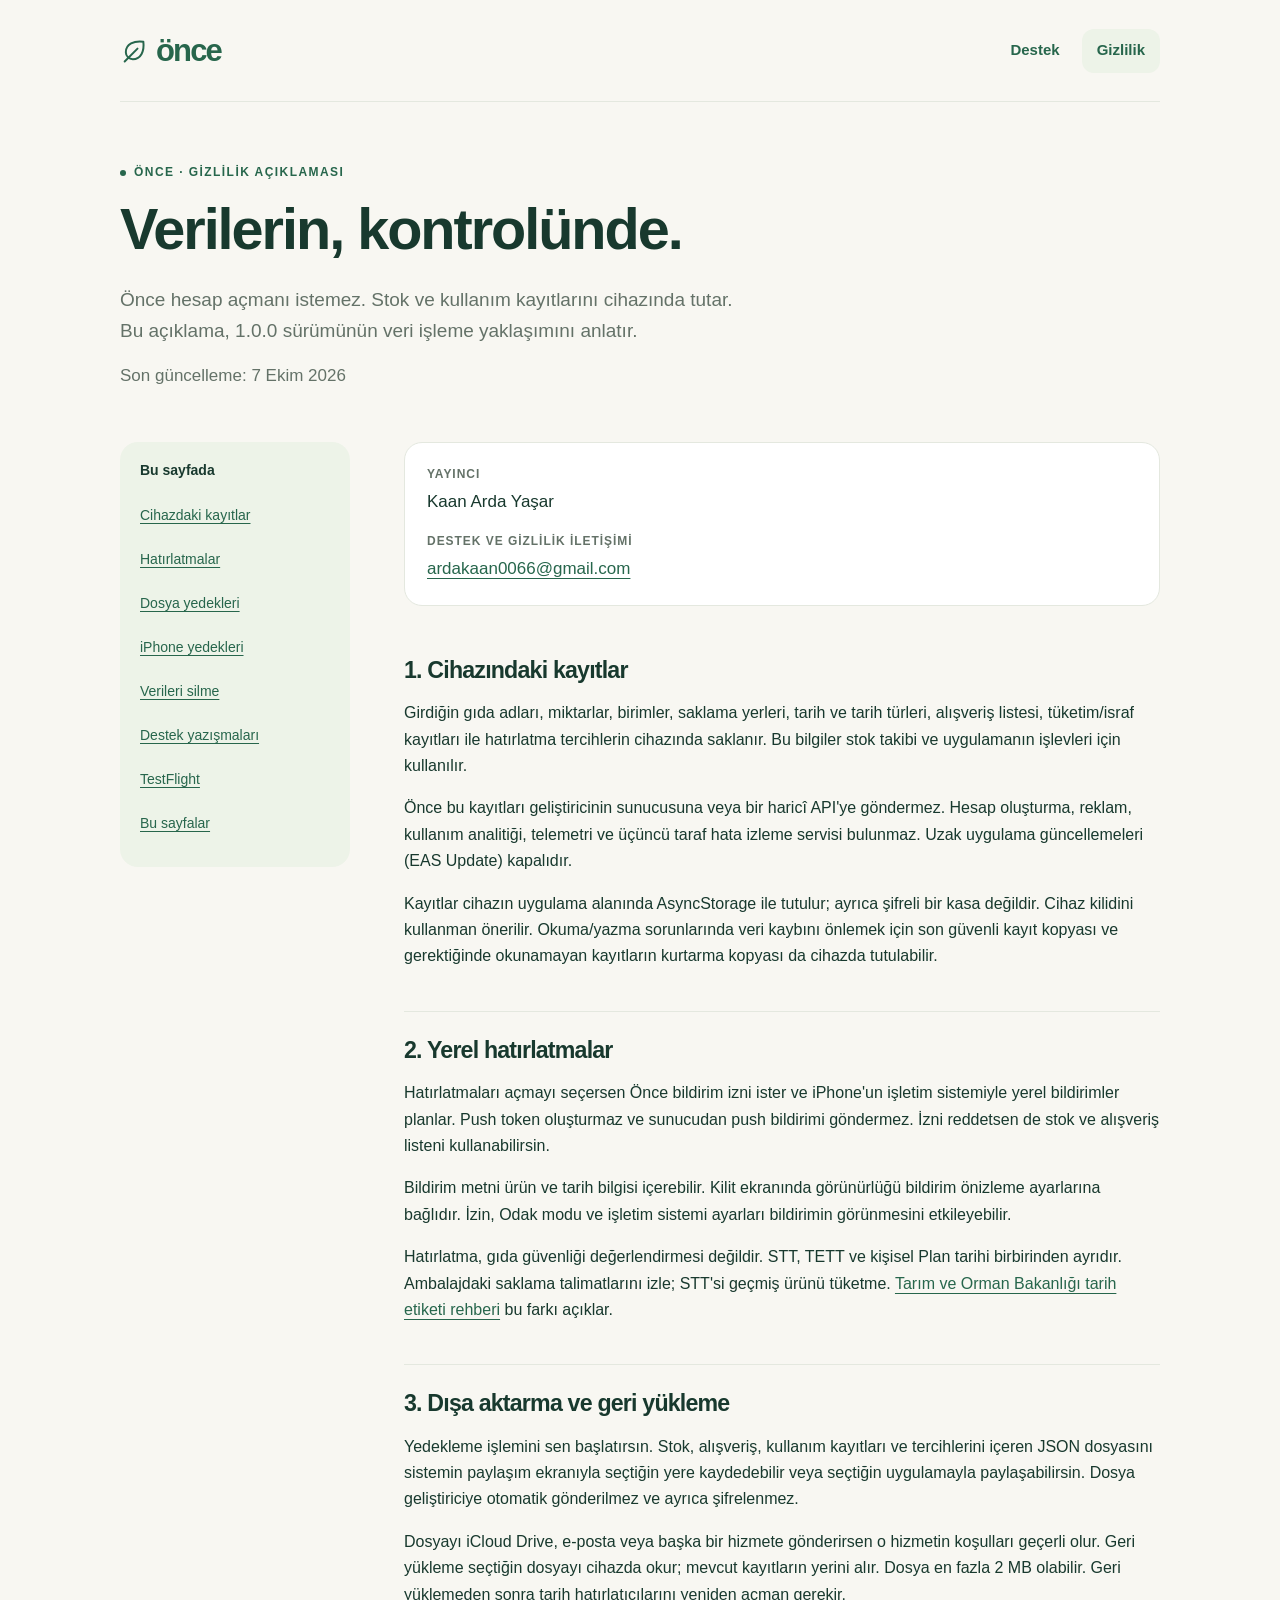
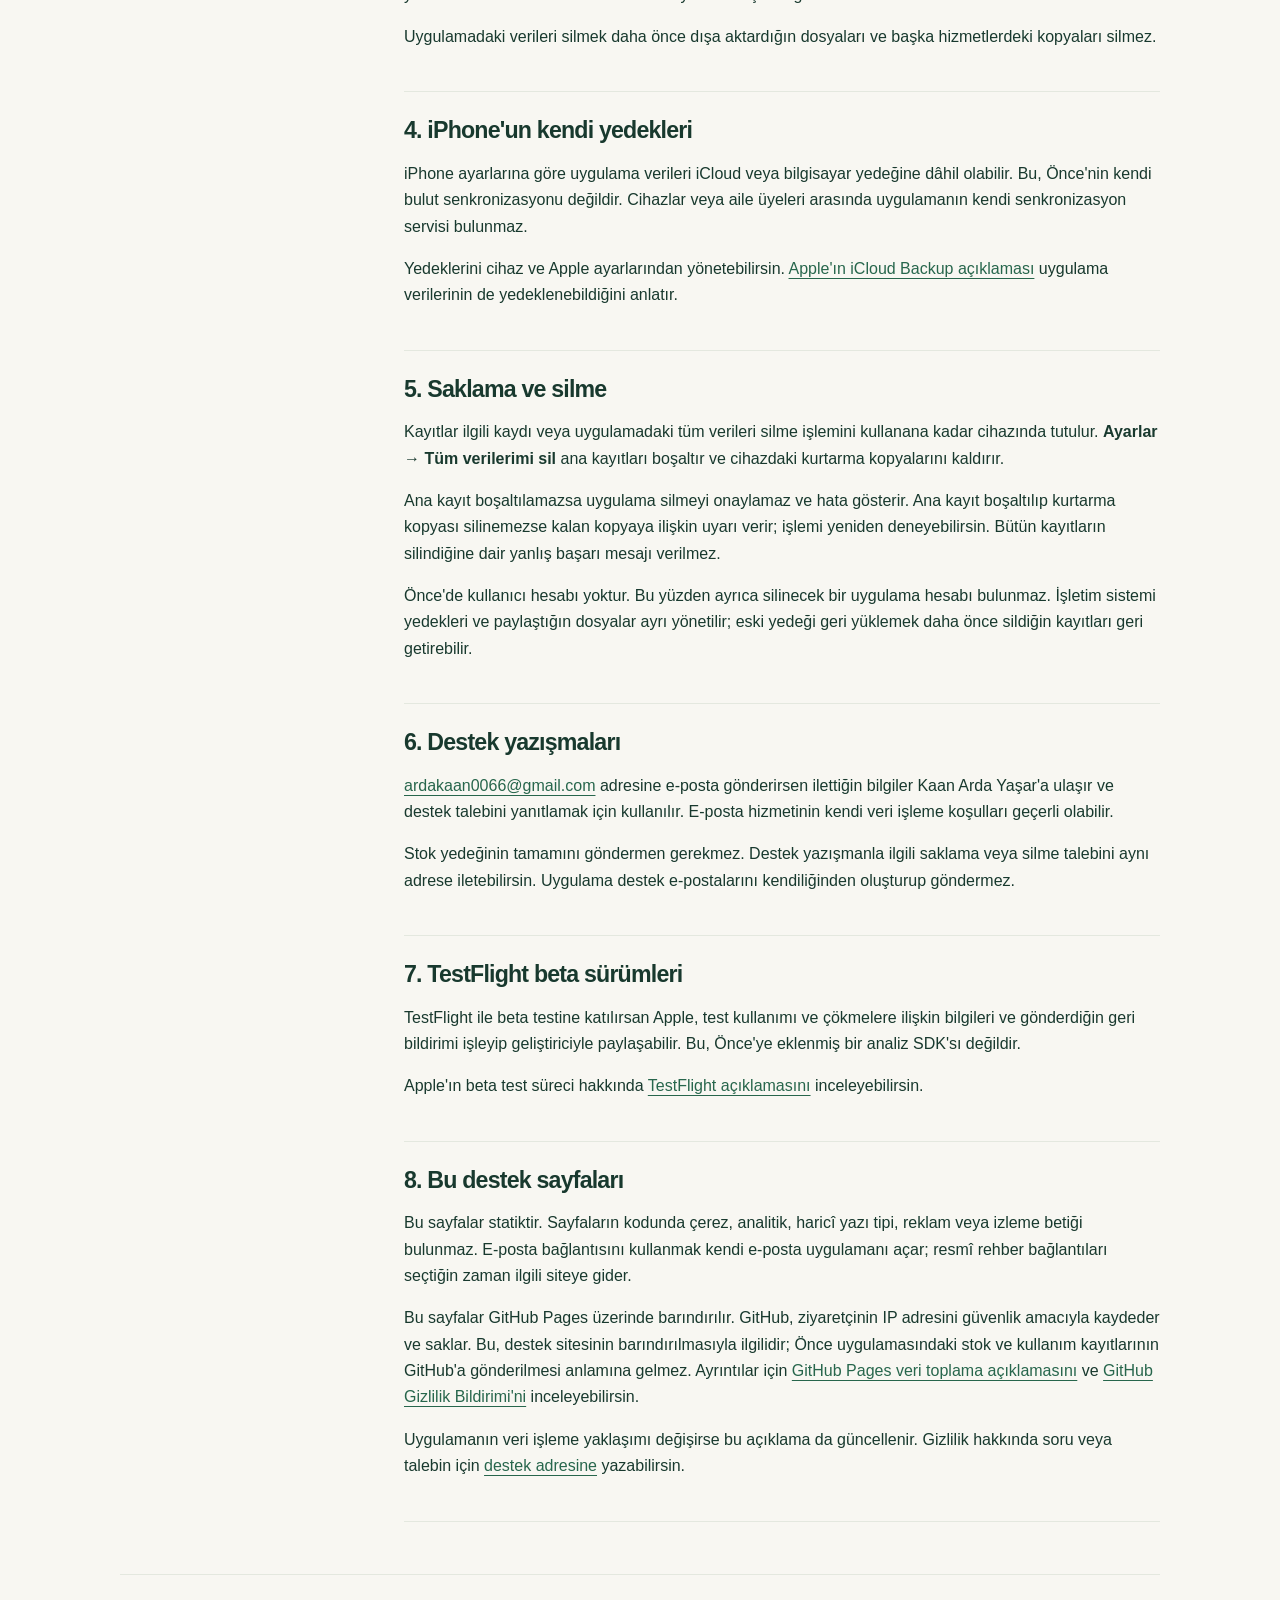
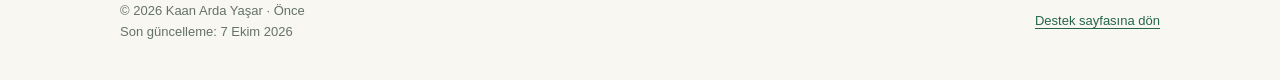
==== privacy.html @ 00721d64 "Add Önce privacy.html support page" ====
<!doctype html>
<html lang="tr">
<head>
  <meta charset="utf-8">
  <meta name="viewport" content="width=device-width, initial-scale=1">
  <meta name="description" content="Önce gizlilik açıklaması: cihazdaki kayıtlar, yerel bildirimler, dosya yedekleri ve silme işlemi. Yayıncı Kaan Arda Yaşar.">
  <meta http-equiv="Content-Security-Policy" content="default-src 'none'; style-src 'self'; img-src 'self' data:; base-uri 'none'; form-action 'none'">
  <title>Önce · Gizlilik</title>
  <link rel="stylesheet" href="styles.css">
</head>
<body>
  <a class="skip" href="#main">İçeriğe geç</a>
  <div class="shell">
    <header class="header">
      <a class="logo" href="index.html" aria-label="Önce destek ana sayfası">
        <svg aria-hidden="true" viewBox="0 0 24 24" fill="none"><path d="M20 4c-8-1-15 2-15 9a6 6 0 0 0 6 6c7 0 10-7 9-15ZM4 21 15 10" stroke="currentColor" stroke-width="1.7" stroke-linecap="round" stroke-linejoin="round"/></svg>
        <span>önce</span>
      </a>
      <nav class="nav" aria-label="Ana gezinme"><a href="index.html">Destek</a><a href="privacy.html" aria-current="page">Gizlilik</a></nav>
    </header>
    <main id="main" tabindex="-1">
      <header class="policy-head">
        <span class="eyebrow">Önce · Gizlilik açıklaması</span>
        <h1>Verilerin, kontrolünde.</h1>
        <p class="lead muted">Önce hesap açmanı istemez. Stok ve kullanım kayıtlarını cihazında tutar. Bu açıklama, 1.0.0 sürümünün veri işleme yaklaşımını anlatır.</p>
        <p class="muted">Son güncelleme: <time datetime="2026-10-07">7 Ekim 2026</time></p>
      </header>
      <div class="policy-layout">
        <nav class="toc" aria-label="Gizlilik açıklamasının bölümleri">
          <h2>Bu sayfada</h2>
          <ul>
            <li><a href="#records">Cihazdaki kayıtlar</a></li>
            <li><a href="#reminders">Hatırlatmalar</a></li>
            <li><a href="#files">Dosya yedekleri</a></li>
            <li><a href="#backups">iPhone yedekleri</a></li>
            <li><a href="#deletion">Verileri silme</a></li>
            <li><a href="#support">Destek yazışmaları</a></li>
            <li><a href="#beta">TestFlight</a></li>
            <li><a href="#website">Bu sayfalar</a></li>
          </ul>
        </nav>
        <article class="policy" aria-label="Gizlilik politikası">
          <div class="identity">
            <dl>
              <dt>Yayıncı</dt><dd>Kaan Arda Yaşar</dd>
              <dt>Destek ve gizlilik iletişimi</dt><dd><a href="mailto:ardakaan0066@gmail.com">ardakaan0066@gmail.com</a></dd>
            </dl>
          </div>
          <section id="records" aria-labelledby="records-title">
            <h2 id="records-title">1. Cihazındaki kayıtlar</h2>
            <p>Girdiğin gıda adları, miktarlar, birimler, saklama yerleri, tarih ve tarih türleri, alışveriş listesi, tüketim/israf kayıtları ile hatırlatma tercihlerin cihazında saklanır. Bu bilgiler stok takibi ve uygulamanın işlevleri için kullanılır.</p>
            <p>Önce bu kayıtları geliştiricinin sunucusuna veya bir haricî API'ye göndermez. Hesap oluşturma, reklam, kullanım analitiği, telemetri ve üçüncü taraf hata izleme servisi bulunmaz. Uzak uygulama güncellemeleri (EAS Update) kapalıdır.</p>
            <p>Kayıtlar cihazın uygulama alanında AsyncStorage ile tutulur; ayrıca şifreli bir kasa değildir. Cihaz kilidini kullanman önerilir. Okuma/yazma sorunlarında veri kaybını önlemek için son güvenli kayıt kopyası ve gerektiğinde okunamayan kayıtların kurtarma kopyası da cihazda tutulabilir.</p>
          </section>
          <section id="reminders" aria-labelledby="reminders-title">
            <h2 id="reminders-title">2. Yerel hatırlatmalar</h2>
            <p>Hatırlatmaları açmayı seçersen Önce bildirim izni ister ve iPhone'un işletim sistemiyle yerel bildirimler planlar. Push token oluşturmaz ve sunucudan push bildirimi göndermez. İzni reddetsen de stok ve alışveriş listeni kullanabilirsin.</p>
            <p>Bildirim metni ürün ve tarih bilgisi içerebilir. Kilit ekranında görünürlüğü bildirim önizleme ayarlarına bağlıdır. İzin, Odak modu ve işletim sistemi ayarları bildirimin görünmesini etkileyebilir.</p>
            <p>Hatırlatma, gıda güvenliği değerlendirmesi değildir. STT, TETT ve kişisel Plan tarihi birbirinden ayrıdır. Ambalajdaki saklama talimatlarını izle; STT'si geçmiş ürünü tüketme. <a href="https://guvenilirgida.tarimorman.gov.tr/Haber/Detay/18326">Tarım ve Orman Bakanlığı tarih etiketi rehberi</a> bu farkı açıklar.</p>
          </section>
          <section id="files" aria-labelledby="files-title">
            <h2 id="files-title">3. Dışa aktarma ve geri yükleme</h2>
            <p>Yedekleme işlemini sen başlatırsın. Stok, alışveriş, kullanım kayıtları ve tercihlerini içeren JSON dosyasını sistemin paylaşım ekranıyla seçtiğin yere kaydedebilir veya seçtiğin uygulamayla paylaşabilirsin. Dosya geliştiriciye otomatik gönderilmez ve ayrıca şifrelenmez.</p>
            <p>Dosyayı iCloud Drive, e-posta veya başka bir hizmete gönderirsen o hizmetin koşulları geçerli olur. Geri yükleme seçtiğin dosyayı cihazda okur; mevcut kayıtların yerini alır. Dosya en fazla 2 MB olabilir. Geri yüklemeden sonra tarih hatırlatıcılarını yeniden açman gerekir.</p>
            <p>Uygulamadaki verileri silmek daha önce dışa aktardığın dosyaları ve başka hizmetlerdeki kopyaları silmez.</p>
          </section>
          <section id="backups" aria-labelledby="backups-title">
            <h2 id="backups-title">4. iPhone'un kendi yedekleri</h2>
            <p>iPhone ayarlarına göre uygulama verileri iCloud veya bilgisayar yedeğine dâhil olabilir. Bu, Önce'nin kendi bulut senkronizasyonu değildir. Cihazlar veya aile üyeleri arasında uygulamanın kendi senkronizasyon servisi bulunmaz.</p>
            <p>Yedeklerini cihaz ve Apple ayarlarından yönetebilirsin. <a href="https://support.apple.com/en-gb/108770">Apple'ın iCloud Backup açıklaması</a> uygulama verilerinin de yedeklenebildiğini anlatır.</p>
          </section>
          <section id="deletion" aria-labelledby="deletion-title">
            <h2 id="deletion-title">5. Saklama ve silme</h2>
            <p>Kayıtlar ilgili kaydı veya uygulamadaki tüm verileri silme işlemini kullanana kadar cihazında tutulur. <strong>Ayarlar → Tüm verilerimi sil</strong> ana kayıtları boşaltır ve cihazdaki kurtarma kopyalarını kaldırır.</p>
            <p>Ana kayıt boşaltılamazsa uygulama silmeyi onaylamaz ve hata gösterir. Ana kayıt boşaltılıp kurtarma kopyası silinemezse kalan kopyaya ilişkin uyarı verir; işlemi yeniden deneyebilirsin. Bütün kayıtların silindiğine dair yanlış başarı mesajı verilmez.</p>
            <p>Önce'de kullanıcı hesabı yoktur. Bu yüzden ayrıca silinecek bir uygulama hesabı bulunmaz. İşletim sistemi yedekleri ve paylaştığın dosyalar ayrı yönetilir; eski yedeği geri yüklemek daha önce sildiğin kayıtları geri getirebilir.</p>
          </section>
          <section id="support" aria-labelledby="support-title">
            <h2 id="support-title">6. Destek yazışmaları</h2>
            <p><a href="mailto:ardakaan0066@gmail.com">ardakaan0066@gmail.com</a> adresine e-posta gönderirsen ilettiğin bilgiler Kaan Arda Yaşar'a ulaşır ve destek talebini yanıtlamak için kullanılır. E-posta hizmetinin kendi veri işleme koşulları geçerli olabilir.</p>
            <p>Stok yedeğinin tamamını göndermen gerekmez. Destek yazışmanla ilgili saklama veya silme talebini aynı adrese iletebilirsin. Uygulama destek e-postalarını kendiliğinden oluşturup göndermez.</p>
          </section>
          <section id="beta" aria-labelledby="beta-title">
            <h2 id="beta-title">7. TestFlight beta sürümleri</h2>
            <p>TestFlight ile beta testine katılırsan Apple, test kullanımı ve çökmelere ilişkin bilgileri ve gönderdiğin geri bildirimi işleyip geliştiriciyle paylaşabilir. Bu, Önce'ye eklenmiş bir analiz SDK'sı değildir.</p>
            <p>Apple'ın beta test süreci hakkında <a href="https://testflight.apple.com/">TestFlight açıklamasını</a> inceleyebilirsin.</p>
          </section>
          <section id="website" aria-labelledby="website-title">
            <h2 id="website-title">8. Bu destek sayfaları</h2>
            <p>Bu sayfalar statiktir. Sayfaların kodunda çerez, analitik, haricî yazı tipi, reklam veya izleme betiği bulunmaz. E-posta bağlantısını kullanmak kendi e-posta uygulamanı açar; resmî rehber bağlantıları seçtiğin zaman ilgili siteye gider.</p>
            <p>Bu sayfalar GitHub Pages üzerinde barındırılır. GitHub, ziyaretçinin IP adresini güvenlik amacıyla kaydeder ve saklar. Bu, destek sitesinin barındırılmasıyla ilgilidir; Önce uygulamasındaki stok ve kullanım kayıtlarının GitHub'a gönderilmesi anlamına gelmez. Ayrıntılar için <a href="https://docs.github.com/en/pages/getting-started-with-github-pages/what-is-github-pages#data-collection">GitHub Pages veri toplama açıklamasını</a> ve <a href="https://docs.github.com/en/site-policy/privacy-policies/github-general-privacy-statement">GitHub Gizlilik Bildirimi'ni</a> inceleyebilirsin.</p>
            <p>Uygulamanın veri işleme yaklaşımı değişirse bu açıklama da güncellenir. Gizlilik hakkında soru veya talebin için <a href="mailto:ardakaan0066@gmail.com">destek adresine</a> yazabilirsin.</p>
          </section>
        </article>
      </div>
    </main>
    <footer class="footer">
      <div><p>© 2026 Kaan Arda Yaşar · Önce</p><p>Son güncelleme: 7 Ekim 2026</p></div>
      <a href="index.html">Destek sayfasına dön</a>
    </footer>
  </div>
</body>
</html>
---- styles.css ----
:root {
  color-scheme: light;
  --bg: #f8f7f2;
  --card: #ffffff;
  --ink: #18392e;
  --green: #27664c;
  --muted: #647268;
  --line: #e4e8df;
  --pale: #edf3e8;
  --amber: #fff0d9;
  --orange: #8d4d19;
}
* { box-sizing: border-box; }
html { scroll-behavior: smooth; }
body { margin: 0; background: var(--bg); color: var(--ink); font-family: -apple-system, BlinkMacSystemFont, "Segoe UI", sans-serif; font-size: 17px; line-height: 1.65; }
a { color: var(--green); text-underline-offset: .22em; }
a:hover { text-decoration-thickness: .14em; }
a:focus-visible, summary:focus-visible, [tabindex]:focus-visible { outline: 3px solid #8d4d19; outline-offset: 5px; border-radius: 4px; }
p { margin: 0 0 1rem; }
h1, h2, h3 { font-weight: 700; line-height: 1.18; letter-spacing: -.035em; }
h1 { font-size: clamp(2.3rem, 6vw, 3.6rem); margin: .7rem 0 1.2rem; max-width: 15ch; }
h2 { font-size: 1.8rem; margin: 0 0 1rem; }
h3 { font-size: 1.15rem; letter-spacing: -.02em; margin: 0 0 .5rem; }
ul, ol { padding-left: 1.35rem; }
li + li { margin-top: .55rem; }
svg { display: block; }
.skip { position: fixed; z-index: 10; top: 12px; left: 12px; padding: 12px 18px; background: var(--ink); color: white; transform: translateY(-200%); }
.skip:focus { transform: translateY(0); }
.shell { width: min(100% - 48px, 1040px); margin: 0 auto; }
.header { display: flex; align-items: center; justify-content: space-between; gap: 24px; padding: 25px 0; border-bottom: 1px solid var(--line); }
.logo { display: inline-flex; align-items: center; gap: 8px; min-height: 44px; color: var(--green); font-weight: 750; font-size: 31px; letter-spacing: -.06em; text-decoration: none; }
.logo svg { width: 28px; height: 28px; }
.nav { display: flex; gap: 7px; }
.nav a { display: inline-flex; align-items: center; min-height: 44px; padding: 9px 15px; border-radius: 12px; text-decoration: none; font-size: 15px; font-weight: 600; }
.nav a[aria-current="page"] { background: var(--pale); }
.hero { display: grid; grid-template-columns: 1.25fr 1fr; gap: 48px; align-items: center; padding: 64px 0 56px; }
.eyebrow { display: inline-flex; align-items: center; gap: 8px; color: var(--green); font-size: 12px; font-weight: 700; letter-spacing: .12em; text-transform: uppercase; }
.eyebrow::before { content: ""; width: 6px; height: 6px; border-radius: 50%; background: currentColor; }
.lead { font-size: 19px; line-height: 1.65; max-width: 44ch; }
.muted { color: var(--muted); }
.contact { background: var(--ink); color: white; border-radius: 24px; padding: 29px; }
.contact .eyebrow { color: #c5d7c6; }
.contact h2 { font-size: 1.65rem; margin-top: 15px; }
.contact p { color: #e6eee0; font-size: 15px; }
.contact .contact-note { margin-top: 16px; }
.contact .button { color: var(--ink); background: #edf4d9; }
.button { display: inline-flex; justify-content: center; align-items: center; min-height: 52px; padding: 13px 18px; border-radius: 14px; color: white; background: var(--green); font-weight: 650; text-decoration: none; max-width: 100%; overflow-wrap: anywhere; }
.contact .button { display: block; text-align: center; }
.contact .button:focus-visible { outline-color: #f2cf8a; }
.facts { display: flex; flex-wrap: wrap; gap: 9px 19px; font-size: 13px; color: var(--muted); margin-top: 25px; }
.facts span { display: flex; gap: 7px; align-items: center; }
.facts span::before { content: "✓"; color: var(--green); font-weight: 700; }
.section { padding: 42px 0; border-top: 1px solid var(--line); }
.split { display: grid; grid-template-columns: .7fr 1.3fr; gap: 48px; }
.section-intro p { max-width: 30ch; }
.faq { border-top: 1px solid var(--line); }
details { border-bottom: 1px solid var(--line); }
summary { min-height: 58px; cursor: pointer; padding: 18px 4px; font-weight: 650; font-size: 16px; }
details[open] summary { color: var(--green); }
.answer { padding: 0 4px 18px; font-size: 15px; line-height: 1.75; }
.answer p:last-child { margin-bottom: 0; }
.notice { background: var(--amber); color: var(--orange); border-radius: 18px; padding: 23px; }
.notice h2 { font-size: 1.35rem; letter-spacing: -.025em; }
.notice p { font-size: 15px; }
.notice a { color: var(--orange); }
.next { display: flex; justify-content: space-between; gap: 26px; align-items: center; }
.next p { margin-bottom: 0; max-width: 58ch; }
.next .button { flex-shrink: 0; }
.footer { border-top: 1px solid var(--line); padding: 25px 0 36px; display: flex; justify-content: space-between; flex-wrap: wrap; gap: 12px; font-size: 13px; color: var(--muted); }
.footer a { display: inline-block; min-height: 44px; padding: 10px 0; }
.footer p { margin-bottom: 0; }
.policy-head { padding: 55px 0 36px; }
.policy-head h1 { max-width: 18ch; }
.policy-head .lead { max-width: 60ch; }
.policy-layout { display: grid; grid-template-columns: 230px minmax(0, 1fr); gap: 54px; padding-bottom: 52px; }
.toc { align-self: start; background: var(--pale); padding: 20px; border-radius: 18px; }
.toc h2 { font-size: 14px; letter-spacing: 0; }
.toc ul { list-style: none; margin: 0; padding: 0; }
.toc li + li { margin-top: 0; }
.toc a { display: block; min-height: 44px; padding: 9px 0; font-size: 14px; }
.policy section { padding: 25px 0; border-bottom: 1px solid var(--line); scroll-margin-top: 24px; }
.policy section:first-child { padding-top: 0; }
.policy h2 { font-size: 1.45rem; }
.policy p, .policy li { font-size: 16px; }
.policy .identity { background: white; border: 1px solid var(--line); border-radius: 18px; padding: 22px; margin-bottom: 26px; }
.identity dl { margin: 0; }
.identity dt { color: var(--muted); font-size: 12px; font-weight: 700; letter-spacing: .08em; text-transform: uppercase; }
.identity dd { margin: 3px 0 16px; overflow-wrap: anywhere; }
.identity dd:last-child { margin-bottom: 0; }
.policy .small { font-size: 13px; }
@media (max-width: 740px) {
  .shell { width: min(100% - 36px, 560px); }
  .header { gap: 15px; padding: 18px 0; }
  .logo { font-size: 28px; }
  .nav { gap: 3px; }
  .nav a { font-size: 14px; padding: 9px 11px; }
  .hero { grid-template-columns: 1fr; gap: 28px; padding: 38px 0; }
  .lead { font-size: 17px; }
  .contact { padding: 24px; }
  .section { padding: 32px 0; }
  .split { grid-template-columns: 1fr; gap: 21px; }
  .section-intro p { max-width: none; }
  .next { align-items: flex-start; flex-direction: column; gap: 18px; }
  .next .button { width: 100%; }
  .policy-head { padding: 36px 0 26px; }
  .policy-layout { grid-template-columns: 1fr; gap: 32px; }
  .toc { padding: 18px 20px; }
  .toc ul { display: grid; grid-template-columns: 1fr 1fr; column-gap: 18px; }
  .footer { display: block; }
}
@media (prefers-reduced-motion: reduce) { html { scroll-behavior: auto; } }
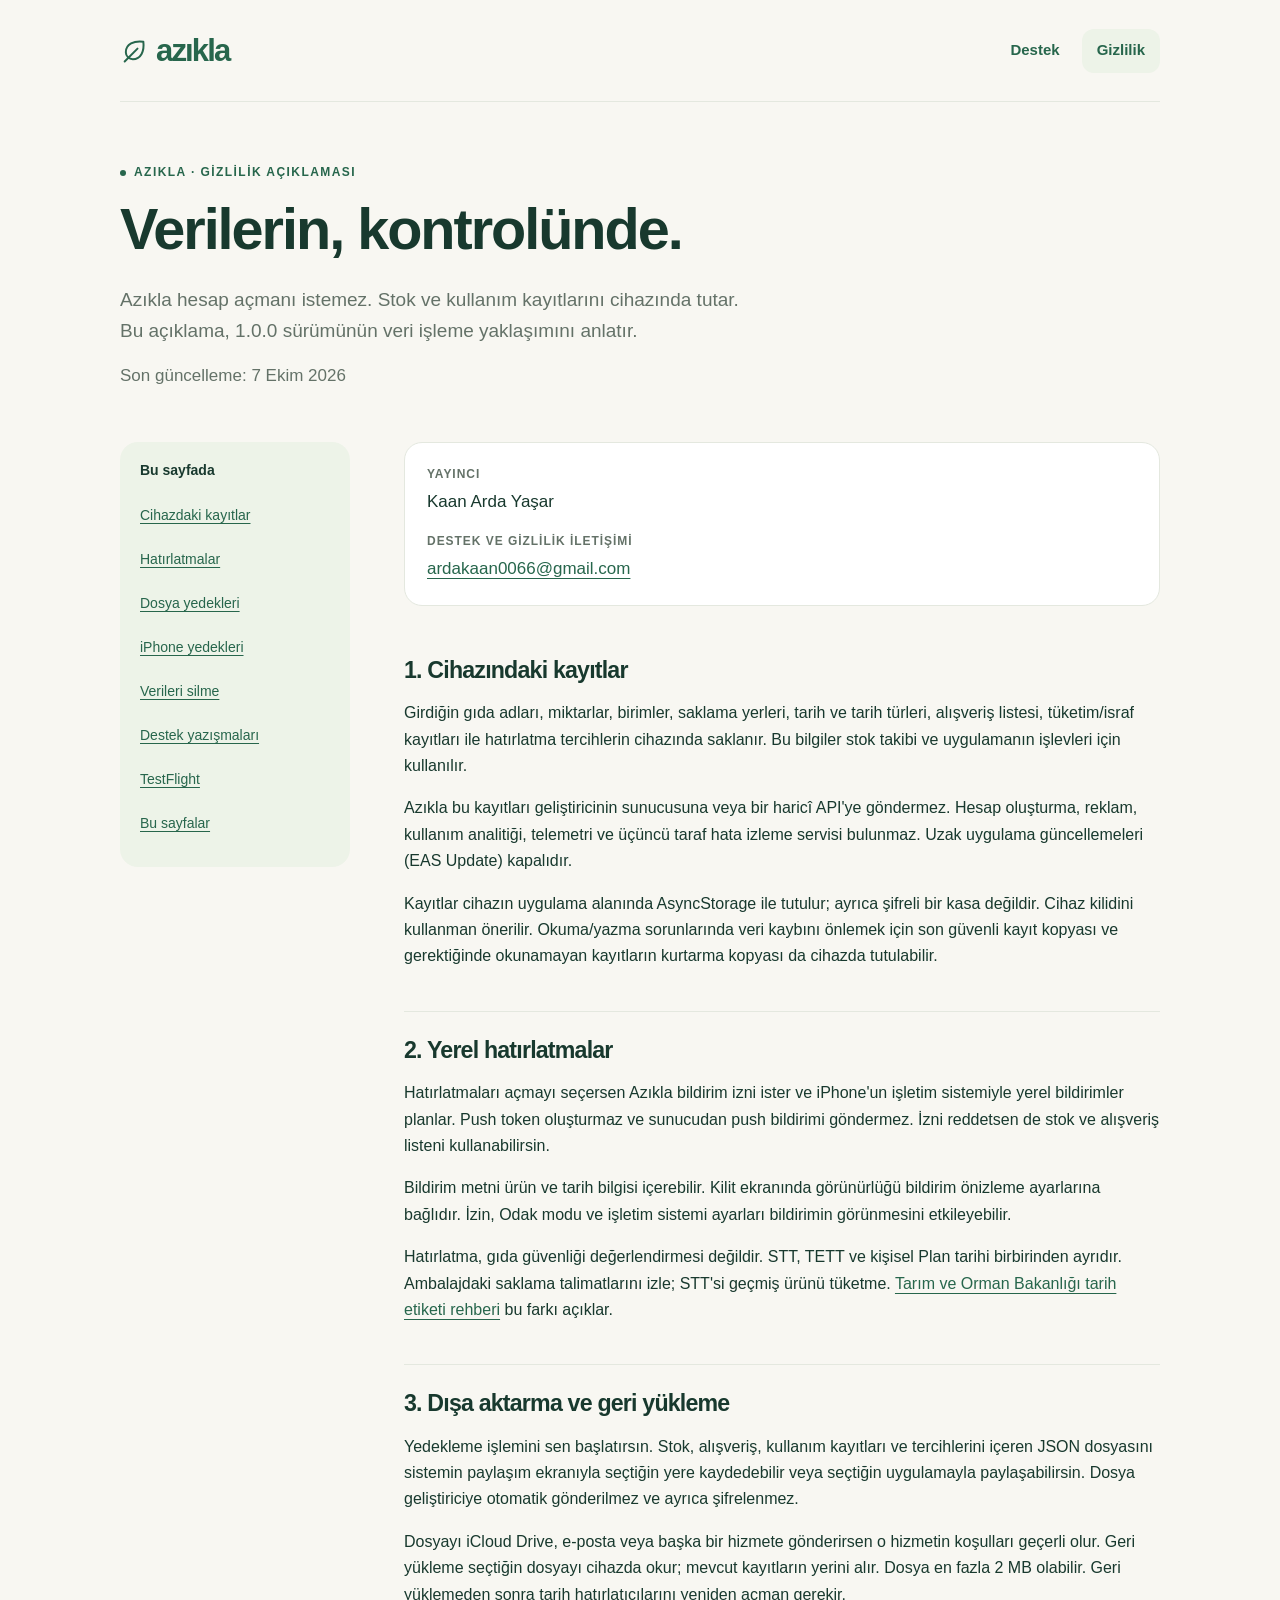
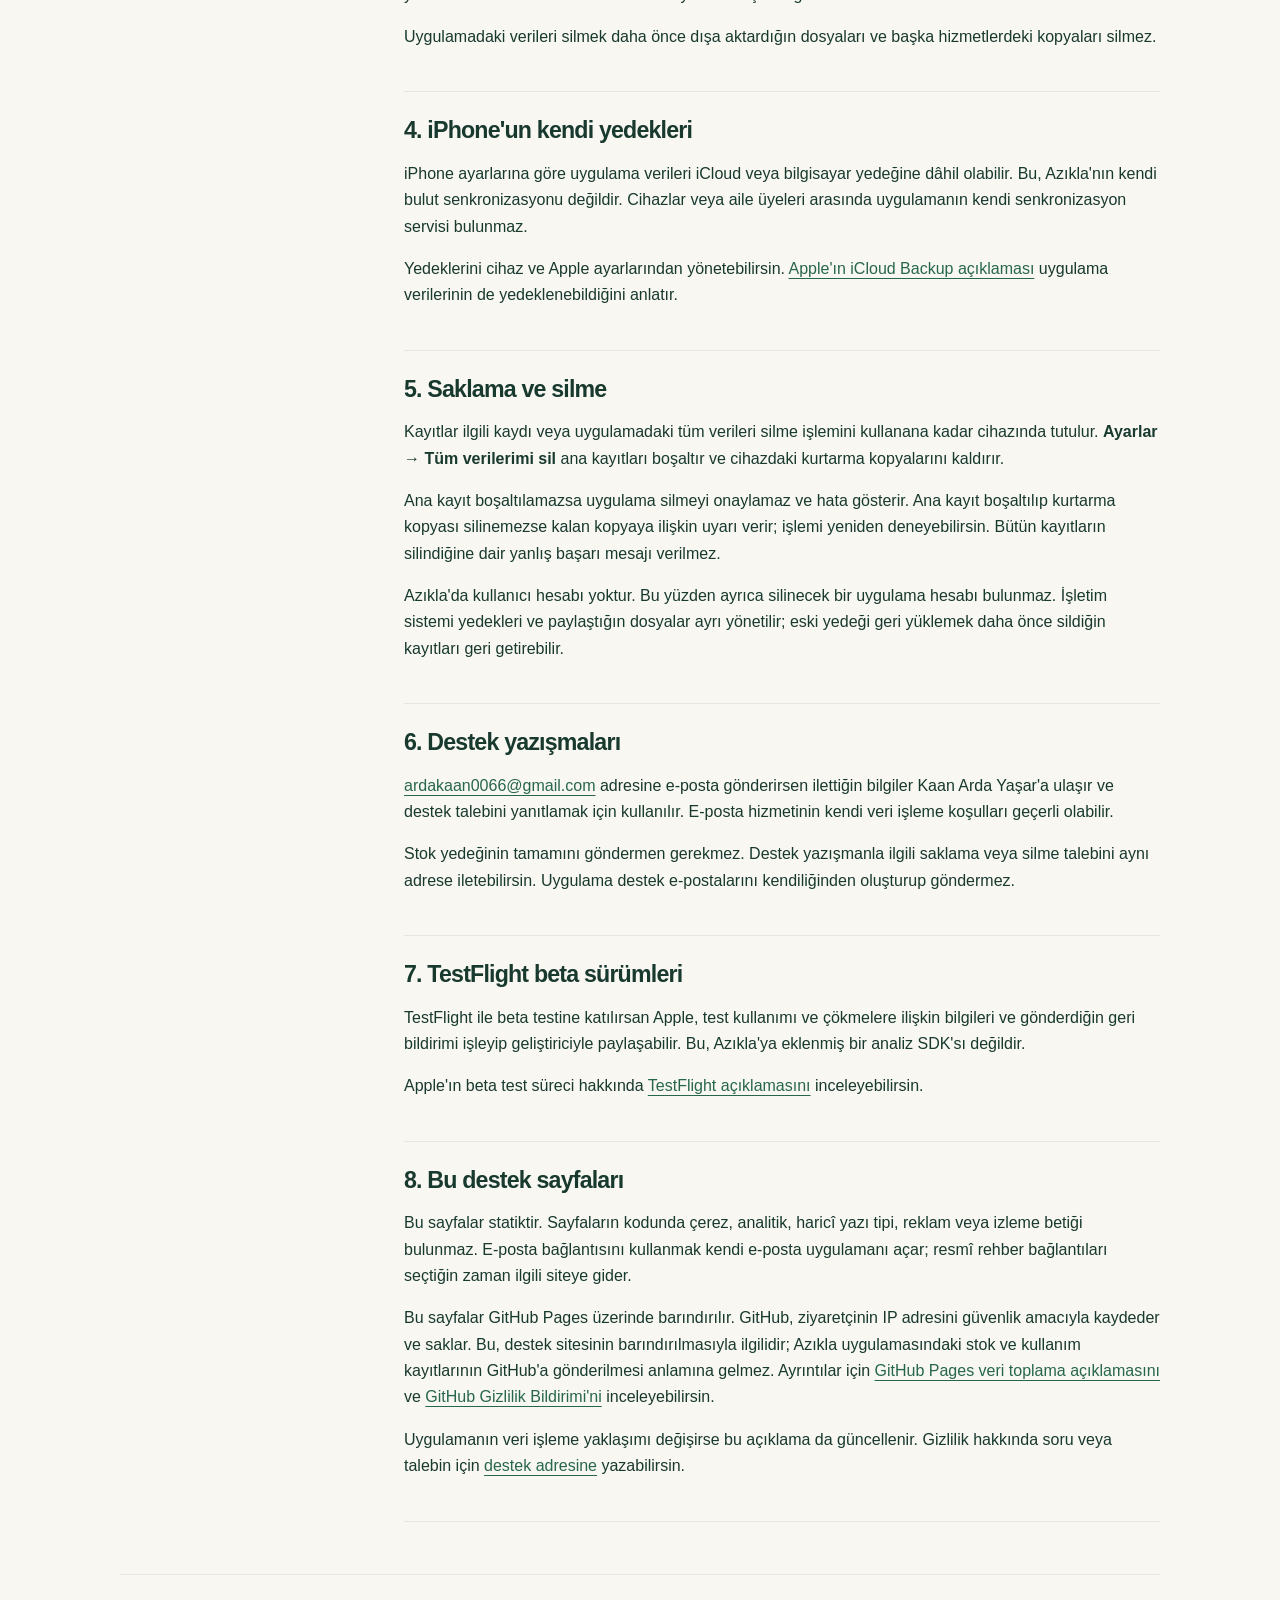
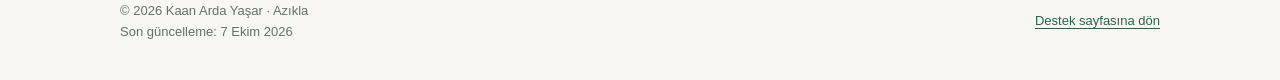
==== commit 20f894e9: "Rename app brand to Azıkla" ====
--- a/privacy.html
+++ b/privacy.html
@@ -3,26 +3,26 @@
 <head>
   <meta charset="utf-8">
   <meta name="viewport" content="width=device-width, initial-scale=1">
-  <meta name="description" content="Önce gizlilik açıklaması: cihazdaki kayıtlar, yerel bildirimler, dosya yedekleri ve silme işlemi. Yayıncı Kaan Arda Yaşar.">
+  <meta name="description" content="Azıkla gizlilik açıklaması: cihazdaki kayıtlar, yerel bildirimler, dosya yedekleri ve silme işlemi. Yayıncı Kaan Arda Yaşar.">
   <meta http-equiv="Content-Security-Policy" content="default-src 'none'; style-src 'self'; img-src 'self' data:; base-uri 'none'; form-action 'none'">
-  <title>Önce · Gizlilik</title>
+  <title>Azıkla · Gizlilik</title>
   <link rel="stylesheet" href="styles.css">
 </head>
 <body>
   <a class="skip" href="#main">İçeriğe geç</a>
   <div class="shell">
     <header class="header">
-      <a class="logo" href="index.html" aria-label="Önce destek ana sayfası">
+      <a class="logo" href="index.html" aria-label="Azıkla destek ana sayfası">
         <svg aria-hidden="true" viewBox="0 0 24 24" fill="none"><path d="M20 4c-8-1-15 2-15 9a6 6 0 0 0 6 6c7 0 10-7 9-15ZM4 21 15 10" stroke="currentColor" stroke-width="1.7" stroke-linecap="round" stroke-linejoin="round"/></svg>
-        <span>önce</span>
+        <span>azıkla</span>
       </a>
       <nav class="nav" aria-label="Ana gezinme"><a href="index.html">Destek</a><a href="privacy.html" aria-current="page">Gizlilik</a></nav>
     </header>
     <main id="main" tabindex="-1">
       <header class="policy-head">
-        <span class="eyebrow">Önce · Gizlilik açıklaması</span>
+        <span class="eyebrow">Azıkla · Gizlilik açıklaması</span>
         <h1>Verilerin, kontrolünde.</h1>
-        <p class="lead muted">Önce hesap açmanı istemez. Stok ve kullanım kayıtlarını cihazında tutar. Bu açıklama, 1.0.0 sürümünün veri işleme yaklaşımını anlatır.</p>
+        <p class="lead muted">Azıkla hesap açmanı istemez. Stok ve kullanım kayıtlarını cihazında tutar. Bu açıklama, 1.0.0 sürümünün veri işleme yaklaşımını anlatır.</p>
         <p class="muted">Son güncelleme: <time datetime="2026-10-07">7 Ekim 2026</time></p>
       </header>
       <div class="policy-layout">
@@ -49,12 +49,12 @@
           <section id="records" aria-labelledby="records-title">
             <h2 id="records-title">1. Cihazındaki kayıtlar</h2>
             <p>Girdiğin gıda adları, miktarlar, birimler, saklama yerleri, tarih ve tarih türleri, alışveriş listesi, tüketim/israf kayıtları ile hatırlatma tercihlerin cihazında saklanır. Bu bilgiler stok takibi ve uygulamanın işlevleri için kullanılır.</p>
-            <p>Önce bu kayıtları geliştiricinin sunucusuna veya bir haricî API'ye göndermez. Hesap oluşturma, reklam, kullanım analitiği, telemetri ve üçüncü taraf hata izleme servisi bulunmaz. Uzak uygulama güncellemeleri (EAS Update) kapalıdır.</p>
+            <p>Azıkla bu kayıtları geliştiricinin sunucusuna veya bir haricî API'ye göndermez. Hesap oluşturma, reklam, kullanım analitiği, telemetri ve üçüncü taraf hata izleme servisi bulunmaz. Uzak uygulama güncellemeleri (EAS Update) kapalıdır.</p>
             <p>Kayıtlar cihazın uygulama alanında AsyncStorage ile tutulur; ayrıca şifreli bir kasa değildir. Cihaz kilidini kullanman önerilir. Okuma/yazma sorunlarında veri kaybını önlemek için son güvenli kayıt kopyası ve gerektiğinde okunamayan kayıtların kurtarma kopyası da cihazda tutulabilir.</p>
           </section>
           <section id="reminders" aria-labelledby="reminders-title">
             <h2 id="reminders-title">2. Yerel hatırlatmalar</h2>
-            <p>Hatırlatmaları açmayı seçersen Önce bildirim izni ister ve iPhone'un işletim sistemiyle yerel bildirimler planlar. Push token oluşturmaz ve sunucudan push bildirimi göndermez. İzni reddetsen de stok ve alışveriş listeni kullanabilirsin.</p>
+            <p>Hatırlatmaları açmayı seçersen Azıkla bildirim izni ister ve iPhone'un işletim sistemiyle yerel bildirimler planlar. Push token oluşturmaz ve sunucudan push bildirimi göndermez. İzni reddetsen de stok ve alışveriş listeni kullanabilirsin.</p>
             <p>Bildirim metni ürün ve tarih bilgisi içerebilir. Kilit ekranında görünürlüğü bildirim önizleme ayarlarına bağlıdır. İzin, Odak modu ve işletim sistemi ayarları bildirimin görünmesini etkileyebilir.</p>
             <p>Hatırlatma, gıda güvenliği değerlendirmesi değildir. STT, TETT ve kişisel Plan tarihi birbirinden ayrıdır. Ambalajdaki saklama talimatlarını izle; STT'si geçmiş ürünü tüketme. <a href="https://guvenilirgida.tarimorman.gov.tr/Haber/Detay/18326">Tarım ve Orman Bakanlığı tarih etiketi rehberi</a> bu farkı açıklar.</p>
           </section>
@@ -66,14 +66,14 @@
           </section>
           <section id="backups" aria-labelledby="backups-title">
             <h2 id="backups-title">4. iPhone'un kendi yedekleri</h2>
-            <p>iPhone ayarlarına göre uygulama verileri iCloud veya bilgisayar yedeğine dâhil olabilir. Bu, Önce'nin kendi bulut senkronizasyonu değildir. Cihazlar veya aile üyeleri arasında uygulamanın kendi senkronizasyon servisi bulunmaz.</p>
+            <p>iPhone ayarlarına göre uygulama verileri iCloud veya bilgisayar yedeğine dâhil olabilir. Bu, Azıkla'nın kendi bulut senkronizasyonu değildir. Cihazlar veya aile üyeleri arasında uygulamanın kendi senkronizasyon servisi bulunmaz.</p>
             <p>Yedeklerini cihaz ve Apple ayarlarından yönetebilirsin. <a href="https://support.apple.com/en-gb/108770">Apple'ın iCloud Backup açıklaması</a> uygulama verilerinin de yedeklenebildiğini anlatır.</p>
           </section>
           <section id="deletion" aria-labelledby="deletion-title">
             <h2 id="deletion-title">5. Saklama ve silme</h2>
             <p>Kayıtlar ilgili kaydı veya uygulamadaki tüm verileri silme işlemini kullanana kadar cihazında tutulur. <strong>Ayarlar → Tüm verilerimi sil</strong> ana kayıtları boşaltır ve cihazdaki kurtarma kopyalarını kaldırır.</p>
             <p>Ana kayıt boşaltılamazsa uygulama silmeyi onaylamaz ve hata gösterir. Ana kayıt boşaltılıp kurtarma kopyası silinemezse kalan kopyaya ilişkin uyarı verir; işlemi yeniden deneyebilirsin. Bütün kayıtların silindiğine dair yanlış başarı mesajı verilmez.</p>
-            <p>Önce'de kullanıcı hesabı yoktur. Bu yüzden ayrıca silinecek bir uygulama hesabı bulunmaz. İşletim sistemi yedekleri ve paylaştığın dosyalar ayrı yönetilir; eski yedeği geri yüklemek daha önce sildiğin kayıtları geri getirebilir.</p>
+            <p>Azıkla'da kullanıcı hesabı yoktur. Bu yüzden ayrıca silinecek bir uygulama hesabı bulunmaz. İşletim sistemi yedekleri ve paylaştığın dosyalar ayrı yönetilir; eski yedeği geri yüklemek daha önce sildiğin kayıtları geri getirebilir.</p>
           </section>
           <section id="support" aria-labelledby="support-title">
             <h2 id="support-title">6. Destek yazışmaları</h2>
@@ -82,20 +82,20 @@
           </section>
           <section id="beta" aria-labelledby="beta-title">
             <h2 id="beta-title">7. TestFlight beta sürümleri</h2>
-            <p>TestFlight ile beta testine katılırsan Apple, test kullanımı ve çökmelere ilişkin bilgileri ve gönderdiğin geri bildirimi işleyip geliştiriciyle paylaşabilir. Bu, Önce'ye eklenmiş bir analiz SDK'sı değildir.</p>
+            <p>TestFlight ile beta testine katılırsan Apple, test kullanımı ve çökmelere ilişkin bilgileri ve gönderdiğin geri bildirimi işleyip geliştiriciyle paylaşabilir. Bu, Azıkla'ya eklenmiş bir analiz SDK'sı değildir.</p>
             <p>Apple'ın beta test süreci hakkında <a href="https://testflight.apple.com/">TestFlight açıklamasını</a> inceleyebilirsin.</p>
           </section>
           <section id="website" aria-labelledby="website-title">
             <h2 id="website-title">8. Bu destek sayfaları</h2>
             <p>Bu sayfalar statiktir. Sayfaların kodunda çerez, analitik, haricî yazı tipi, reklam veya izleme betiği bulunmaz. E-posta bağlantısını kullanmak kendi e-posta uygulamanı açar; resmî rehber bağlantıları seçtiğin zaman ilgili siteye gider.</p>
-            <p>Bu sayfalar GitHub Pages üzerinde barındırılır. GitHub, ziyaretçinin IP adresini güvenlik amacıyla kaydeder ve saklar. Bu, destek sitesinin barındırılmasıyla ilgilidir; Önce uygulamasındaki stok ve kullanım kayıtlarının GitHub'a gönderilmesi anlamına gelmez. Ayrıntılar için <a href="https://docs.github.com/en/pages/getting-started-with-github-pages/what-is-github-pages#data-collection">GitHub Pages veri toplama açıklamasını</a> ve <a href="https://docs.github.com/en/site-policy/privacy-policies/github-general-privacy-statement">GitHub Gizlilik Bildirimi'ni</a> inceleyebilirsin.</p>
+            <p>Bu sayfalar GitHub Pages üzerinde barındırılır. GitHub, ziyaretçinin IP adresini güvenlik amacıyla kaydeder ve saklar. Bu, destek sitesinin barındırılmasıyla ilgilidir; Azıkla uygulamasındaki stok ve kullanım kayıtlarının GitHub'a gönderilmesi anlamına gelmez. Ayrıntılar için <a href="https://docs.github.com/en/pages/getting-started-with-github-pages/what-is-github-pages#data-collection">GitHub Pages veri toplama açıklamasını</a> ve <a href="https://docs.github.com/en/site-policy/privacy-policies/github-general-privacy-statement">GitHub Gizlilik Bildirimi'ni</a> inceleyebilirsin.</p>
             <p>Uygulamanın veri işleme yaklaşımı değişirse bu açıklama da güncellenir. Gizlilik hakkında soru veya talebin için <a href="mailto:ardakaan0066@gmail.com">destek adresine</a> yazabilirsin.</p>
           </section>
         </article>
       </div>
     </main>
     <footer class="footer">
-      <div><p>© 2026 Kaan Arda Yaşar · Önce</p><p>Son güncelleme: 7 Ekim 2026</p></div>
+      <div><p>© 2026 Kaan Arda Yaşar · Azıkla</p><p>Son güncelleme: 7 Ekim 2026</p></div>
       <a href="index.html">Destek sayfasına dön</a>
     </footer>
   </div>
